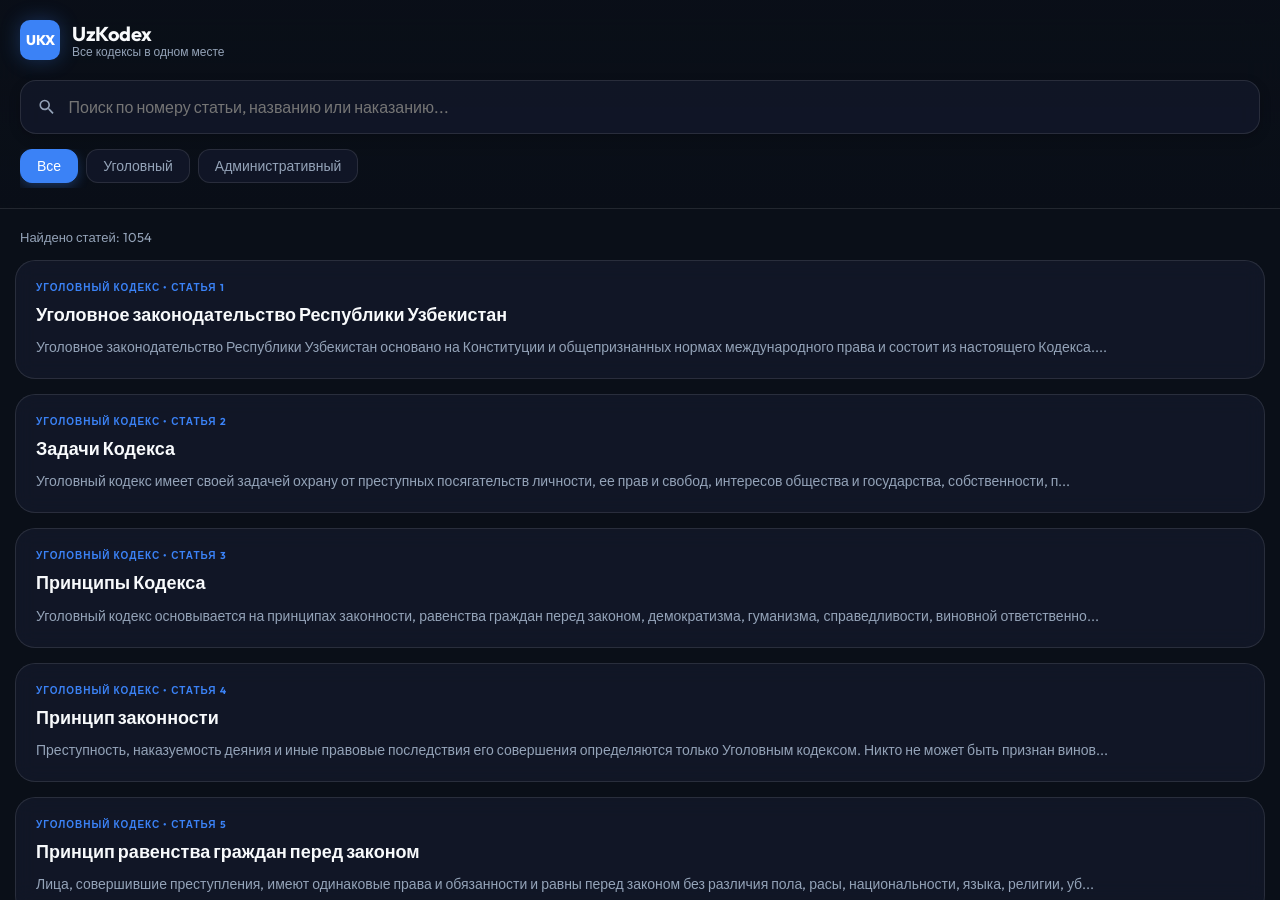
==== index.html @ be534b30 "first commit" ====
<!DOCTYPE html>
<html lang="ru">
<head>
    <meta charset="UTF-8">
    <meta name="viewport" content="width=device-width, initial-scale=1.0, maximum-scale=1.0, user-scalable=no">
    <title>UzKodex — Все кодексы в одном месте</title>
    <meta name="description" content="Быстрый и удобный поиск по уголовному и административному кодексам Узбекистана. Современное PWA приложение с оффлайн доступом.">
    <meta name="theme-color" content="#0a0f18">
    
    <!-- PWA meta tags -->
    <link rel="manifest" href="manifest.json">
    <meta name="apple-mobile-web-app-capable" content="yes">
    <meta name="apple-mobile-web-app-status-bar-style" content="black-translucent">
    <meta name="apple-mobile-web-app-title" content="UzKodex">
    <link rel="apple-touch-icon" href="icons/icon-192.png">
    
    <!-- Google Fonts -->
    <link rel="preconnect" href="https://fonts.googleapis.com">
    <link rel="preconnect" href="https://fonts.gstatic.com" crossorigin>
    <link href="https://fonts.googleapis.com/css2?family=Outfit:wght@300;400;500;600;700&display=swap" rel="stylesheet">
    
    <link rel="stylesheet" href="style.css">
</head>
<body>
    <div id="app">
        <header>
            <div class="logo-container">
                <div class="logo-icon">UKX</div>
                <div class="logo-text">
                    <h1>UzKodex</h1>
                    <span>Все кодексы в одном месте</span>
                </div>
            </div>
            <div class="search-wrapper">
                <div class="search-bar">
                    <svg class="search-icon" viewBox="0 0 24 24" width="20" height="20">
                        <path fill="currentColor" d="M15.5 14h-.79l-.28-.27A6.471 6.471 0 0 0 16 9.5 6.5 6.5 0 1 0 9.5 16c1.61 0 3.09-.59 4.23-1.57l.27.28v.79l5 4.99L20.49 19l-4.99-5zm-6 0C7.01 14 5 11.99 5 9.5S7.01 5 9.5 5 14 7.01 14 9.5 11.99 14 9.5 14z"/>
                    </svg>
                    <input type="text" id="search-input" placeholder="Поиск по номеру статьи, названию или наказанию..." autocomplete="off">
                    <button id="clear-search" class="hidden">✕</button>
                </div>
                <div class="filters">
                    <button class="filter-btn active" data-type="all">Все</button>
                    <button class="filter-btn" data-type="uk">Уголовный</button>
                    <button class="filter-btn" data-type="ak">Административный</button>
                </div>
            </div>
        </header>

        <main id="content-area">
            <div id="status-bar">
                <span id="results-count">Загрузка статей...</span>
            </div>
            <div id="virtual-list">
                <!-- Articles will be rendered here via JS -->
            </div>
            <div id="empty-state" class="hidden">
                <div class="empty-icon">🔍</div>
                <h3>Ничего не найдено</h3>
                <p>Попробуйте изменить запрос или фильтры</p>
            </div>
            <div id="loading-skeletons">
                <div class="skeleton-card"></div>
                <div class="skeleton-card"></div>
                <div class="skeleton-card"></div>
            </div>
        </main>

        <div id="toast-container"></div>
    </div>

    <!-- Article Modal -->
    <div id="modal-overlay" class="hidden">
        <div id="article-modal">
            <button id="close-modal">✕</button>
            <div id="modal-content">
                <!-- Full article content here -->
            </div>
        </div>
    </div>

    <script src="app.js"></script>
    <script>
        if ('serviceWorker' in navigator) {
            window.addEventListener('load', () => {
                navigator.serviceWorker.register('sw.js')
                    .then(reg => console.log('SW registered'))
                    .catch(err => console.log('SW registration failed', err));
            });
        }
    </script>
</body>
</html>
---- style.css ----
:root {
    --bg-color: #0a0f18;
    --card-bg: rgba(20, 27, 45, 0.7);
    --accent-blue: #3b82f6;
    --accent-blue-glow: rgba(59, 130, 246, 0.3);
    --text-primary: #f8fafc;
    --text-secondary: #94a3b8;
    --glass-border: rgba(255, 255, 255, 0.1);
    --header-height: 180px;
    --transition-smooth: all 0.3s cubic-bezier(0.4, 0, 0.2, 1);
}

* {
    margin: 0;
    padding: 0;
    box-sizing: border-box;
    -webkit-tap-highlight-color: transparent;
}

body {
    font-family: 'Outfit', sans-serif;
    background-color: var(--bg-color);
    color: var(--text-primary);
    overflow-x: hidden;
    height: 100vh;
    -webkit-font-smoothing: antialiased;
}

/* Custom Scrollbar */
::-webkit-scrollbar {
    width: 6px;
}
::-webkit-scrollbar-track {
    background: transparent;
}
::-webkit-scrollbar-thumb {
    background: var(--glass-border);
    border-radius: 10px;
}
::-webkit-scrollbar-thumb:hover {
    background: var(--text-secondary);
}

#app {
    display: flex;
    flex-direction: column;
    height: 100vh;
}

header {
    padding: 20px;
    background: linear-gradient(180deg, rgba(10, 15, 24, 0.95) 0%, rgba(10, 15, 24, 0.8) 100%);
    backdrop-filter: blur(20px);
    border-bottom: 1px solid var(--glass-border);
    position: sticky;
    top: 0;
    z-index: 100;
    flex-shrink: 0;
}

.logo-container {
    display: flex;
    align-items: center;
    gap: 12px;
    margin-bottom: 20px;
}

.logo-icon {
    background: var(--accent-blue);
    color: white;
    width: 40px;
    height: 40px;
    border-radius: 10px;
    display: flex;
    align-items: center;
    justify-content: center;
    font-weight: 800;
    font-size: 14px;
    box-shadow: 0 0 20px var(--accent-blue-glow);
}

.logo-text h1 {
    font-size: 20px;
    font-weight: 700;
    letter-spacing: -0.5px;
}

.logo-text span {
    font-size: 12px;
    color: var(--text-secondary);
    display: block;
    margin-top: -2px;
}

.search-wrapper {
    display: flex;
    flex-direction: column;
    gap: 15px;
}

.search-bar {
    background: var(--card-bg);
    border: 1px solid var(--glass-border);
    border-radius: 16px;
    display: flex;
    align-items: center;
    padding: 0 16px;
    height: 54px;
    transition: var(--transition-smooth);
    box-shadow: 0 4px 12px rgba(0,0,0,0.2);
}

.search-bar:focus-within {
    border-color: var(--accent-blue);
    box-shadow: 0 0 0 4px var(--accent-blue-glow);
}

.search-icon {
    color: var(--text-secondary);
    margin-right: 12px;
}

#search-input {
    background: transparent;
    border: none;
    color: var(--text-primary);
    font-family: inherit;
    font-size: 16px;
    width: 100%;
    outline: none;
}

#clear-search {
    background: transparent;
    border: none;
    color: var(--text-secondary);
    cursor: pointer;
    font-size: 18px;
    padding: 5px;
}

.filters {
    display: flex;
    gap: 8px;
    overflow-x: auto;
    padding-bottom: 5px;
    scrollbar-width: none;
}

.filters::-webkit-scrollbar {
    display: none;
}

.filter-btn {
    background: var(--card-bg);
    border: 1px solid var(--glass-border);
    color: var(--text-secondary);
    padding: 8px 16px;
    border-radius: 12px;
    font-size: 14px;
    font-weight: 500;
    cursor: pointer;
    white-space: nowrap;
    transition: var(--transition-smooth);
}

.filter-btn.active {
    background: var(--accent-blue);
    color: white;
    border-color: var(--accent-blue);
    box-shadow: 0 4px 12px var(--accent-blue-glow);
}

main {
    flex: 1;
    overflow-y: auto;
    padding: 15px;
    position: relative;
}

#status-bar {
    padding: 5px 5px 15px 5px;
    font-size: 13px;
    color: var(--text-secondary);
}

/* Virtual List Items */
.article-card {
    background: var(--card-bg);
    border: 1px solid var(--glass-border);
    border-radius: 20px;
    padding: 20px;
    margin-bottom: 15px;
    cursor: pointer;
    transition: var(--transition-smooth);
    position: relative;
    overflow: hidden;
    backdrop-filter: blur(10px);
}

.article-card:hover {
    transform: translateY(-2px);
    border-color: var(--accent-blue);
    background: rgba(30, 41, 59, 0.8);
}

.article-card:active {
    transform: scale(0.98);
}

.card-tag {
    font-size: 10px;
    text-transform: uppercase;
    font-weight: 700;
    letter-spacing: 1px;
    color: var(--accent-blue);
    margin-bottom: 8px;
}

.article-card h3 {
    font-size: 18px;
    margin-bottom: 10px;
    line-height: 1.4;
}

.article-card .preview-text {
    font-size: 14px;
    color: var(--text-secondary);
    line-height: 1.5;
    display: -webkit-box;
    -webkit-line-clamp: 3;
    -webkit-box-orient: vertical;
    overflow: hidden;
}

.article-card .punishment-badge {
    margin-top: 15px;
    display: inline-flex;
    align-items: center;
    background: rgba(59, 130, 246, 0.1);
    color: var(--accent-blue);
    padding: 6px 12px;
    border-radius: 8px;
    font-size: 12px;
    font-weight: 600;
}

/* Skeletons */
.skeleton-card {
    background: var(--card-bg);
    height: 160px;
    border-radius: 20px;
    margin-bottom: 15px;
    position: relative;
    overflow: hidden;
}

.skeleton-card::after {
    content: "";
    position: absolute;
    top: 0;
    right: 0;
    bottom: 0;
    left: 0;
    transform: translateX(-100%);
    background: linear-gradient(90deg, transparent, rgba(255,255,255,0.05), transparent);
    animation: shimmer 1.5s infinite;
}

@keyframes shimmer {
    100% { transform: translateX(100%); }
}

/* Modal */
#modal-overlay {
    position: fixed;
    top: 0;
    left: 0;
    right: 0;
    bottom: 0;
    background: rgba(0,0,0,0.8);
    backdrop-filter: blur(10px);
    z-index: 1000;
    display: flex;
    align-items: center;
    justify-content: center;
    padding: 20px;
}

#article-modal {
    background: #111827;
    border: 1px solid var(--glass-border);
    width: 100%;
    max-width: 600px;
    max-height: 85vh;
    border-radius: 24px;
    position: relative;
    padding: 30px;
    overflow-y: auto;
    animation: modalIn 0.4s cubic-bezier(0.16, 1, 0.3, 1);
}

@keyframes modalIn {
    from { opacity: 0; transform: scale(0.9) translateY(20px); }
    to { opacity: 1; transform: scale(1) translateY(0); }
}

#close-modal {
    position: absolute;
    top: 20px;
    right: 20px;
    background: var(--card-bg);
    border: none;
    color: var(--text-primary);
    width: 36px;
    height: 36px;
    border-radius: 50%;
    cursor: pointer;
}

#modal-content h2 {
    font-size: 24px;
    margin-bottom: 20px;
}

#modal-content p {
    font-size: 16px;
    line-height: 1.6;
    color: var(--text-secondary);
    margin-bottom: 20px;
}

#modal-content .full-punishment {
    background: rgba(59, 130, 246, 0.05);
    border-left: 4px solid var(--accent-blue);
    padding: 15px;
    border-radius: 0 12px 12px 0;
    color: var(--text-primary);
    font-weight: 500;
}

/* Toast */
#toast-container {
    position: fixed;
    bottom: 30px;
    left: 50%;
    transform: translateX(-50%);
    z-index: 2000;
}

.toast {
    background: var(--accent-blue);
    color: white;
    padding: 12px 24px;
    border-radius: 12px;
    box-shadow: 0 10px 25px rgba(0,0,0,0.5);
    font-weight: 600;
    animation: toastIn 0.3s forwards, toastOut 0.3s 2.7s forwards;
}

@keyframes toastIn {
    from { opacity: 0; transform: translateY(20px); }
    to { opacity: 1; transform: translateY(0); }
}

@keyframes toastOut {
    to { opacity: 0; transform: translateY(20px); }
}

.hidden {
    display: none !important;
}

#empty-state {
    text-align: center;
    padding: 60px 20px;
}

.empty-icon {
    font-size: 64px;
    margin-bottom: 20px;
}

/* Responsive Utilities */
@media (max-width: 640px) {
    header {
        padding: 15px;
    }
    .article-card {
        padding: 15px;
    }
    #article-modal {
        padding: 20px;
    }
}
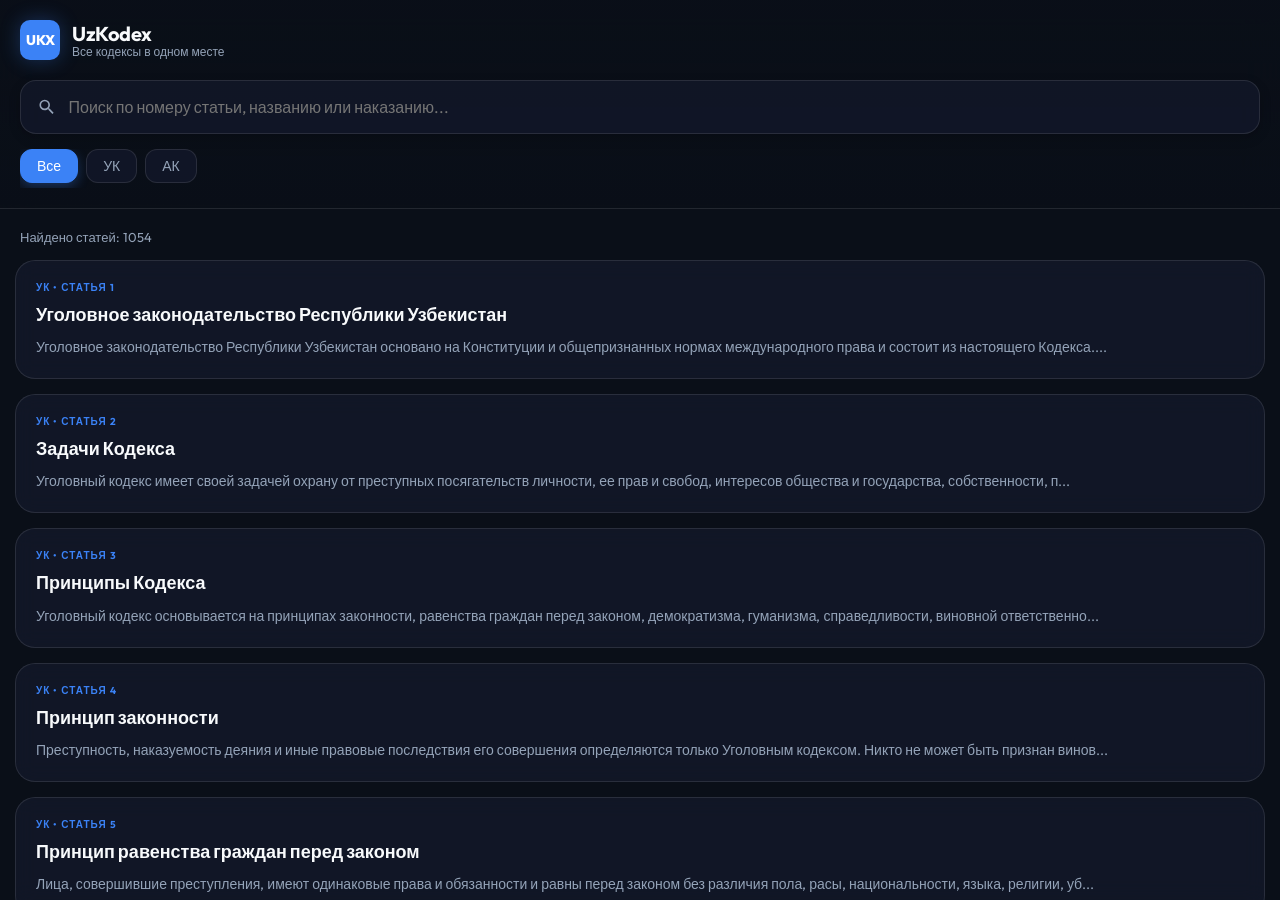
==== commit 5513ceff: "update 3 files and delete 3 files" ====
--- a/index.html
+++ b/index.html
@@ -41,8 +41,8 @@
                 </div>
                 <div class="filters">
                     <button class="filter-btn active" data-type="all">Все</button>
-                    <button class="filter-btn" data-type="uk">Уголовный</button>
-                    <button class="filter-btn" data-type="ak">Административный</button>
+                    <button class="filter-btn" data-type="uk">УК</button>
+                    <button class="filter-btn" data-type="ak">АК</button>
                 </div>
             </div>
         </header>
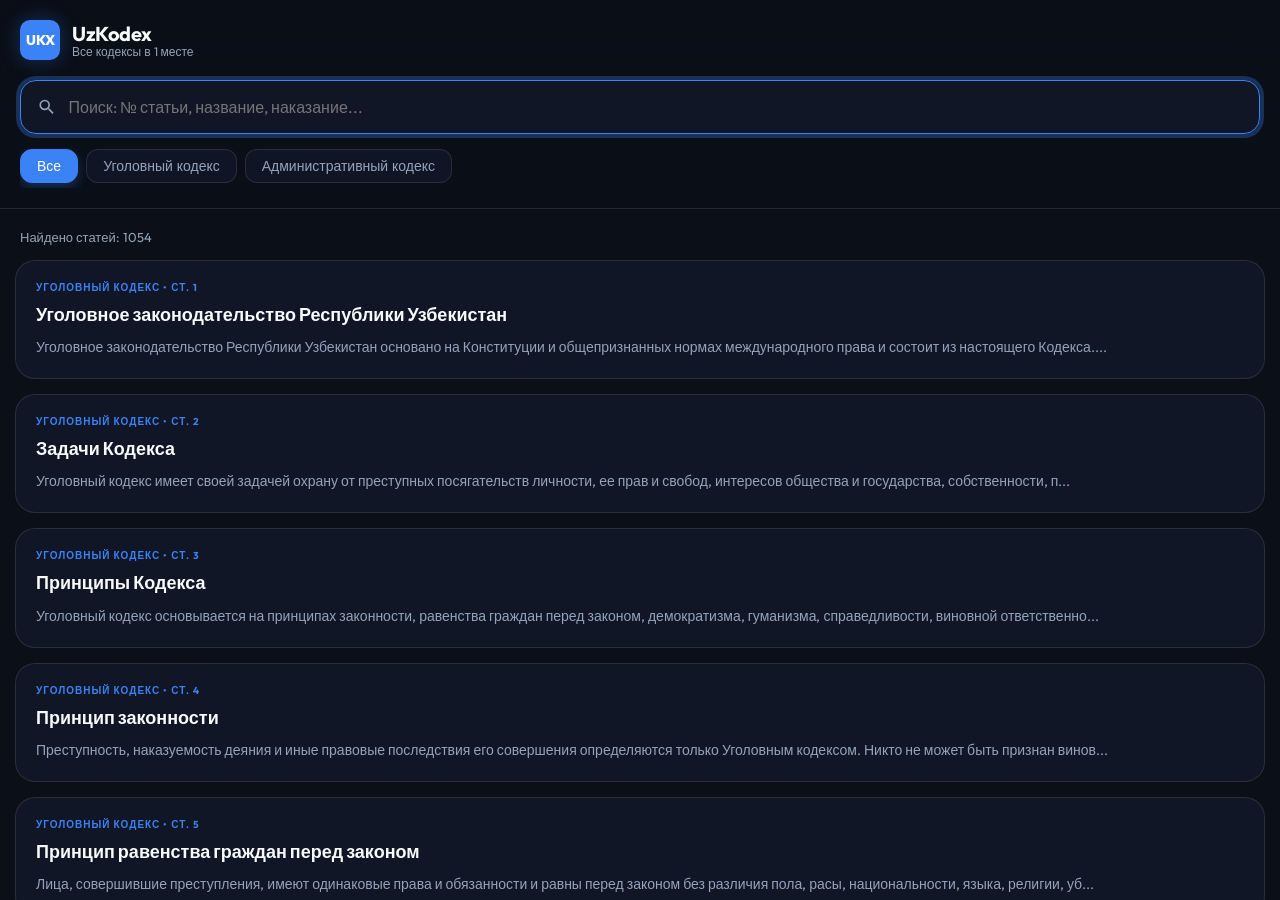
==== commit 808bb421: "refactor: truncate article preview text, update UI labels, and set initial search input focus" ====
--- a/index.html
+++ b/index.html
@@ -28,7 +28,7 @@
                 <div class="logo-icon">UKX</div>
                 <div class="logo-text">
                     <h1>UzKodex</h1>
-                    <span>Все кодексы в одном месте</span>
+                    <span>Все кодексы в 1 месте</span>
                 </div>
             </div>
             <div class="search-wrapper">
@@ -36,13 +36,13 @@
                     <svg class="search-icon" viewBox="0 0 24 24" width="20" height="20">
                         <path fill="currentColor" d="M15.5 14h-.79l-.28-.27A6.471 6.471 0 0 0 16 9.5 6.5 6.5 0 1 0 9.5 16c1.61 0 3.09-.59 4.23-1.57l.27.28v.79l5 4.99L20.49 19l-4.99-5zm-6 0C7.01 14 5 11.99 5 9.5S7.01 5 9.5 5 14 7.01 14 9.5 11.99 14 9.5 14z"/>
                     </svg>
-                    <input type="text" id="search-input" placeholder="Поиск по номеру статьи, названию или наказанию..." autocomplete="off">
+                    <input type="text" id="search-input" placeholder="Поиск: № статьи, название, наказание..." autocomplete="off">
                     <button id="clear-search" class="hidden">✕</button>
                 </div>
                 <div class="filters">
                     <button class="filter-btn active" data-type="all">Все</button>
-                    <button class="filter-btn" data-type="uk">УК</button>
-                    <button class="filter-btn" data-type="ak">АК</button>
+                    <button class="filter-btn" data-type="uk">Уголовный кодекс</button>
+                    <button class="filter-btn" data-type="ak">Административный кодекс</button>
                 </div>
             </div>
         </header>
--- a/style.css
+++ b/style.css
@@ -221,6 +221,10 @@
     font-size: 18px;
     margin-bottom: 10px;
     line-height: 1.4;
+    display: -webkit-box;
+    -webkit-line-clamp: 2;
+    -webkit-box-orient: vertical;
+    overflow: hidden;
 }
 
 .article-card .preview-text {
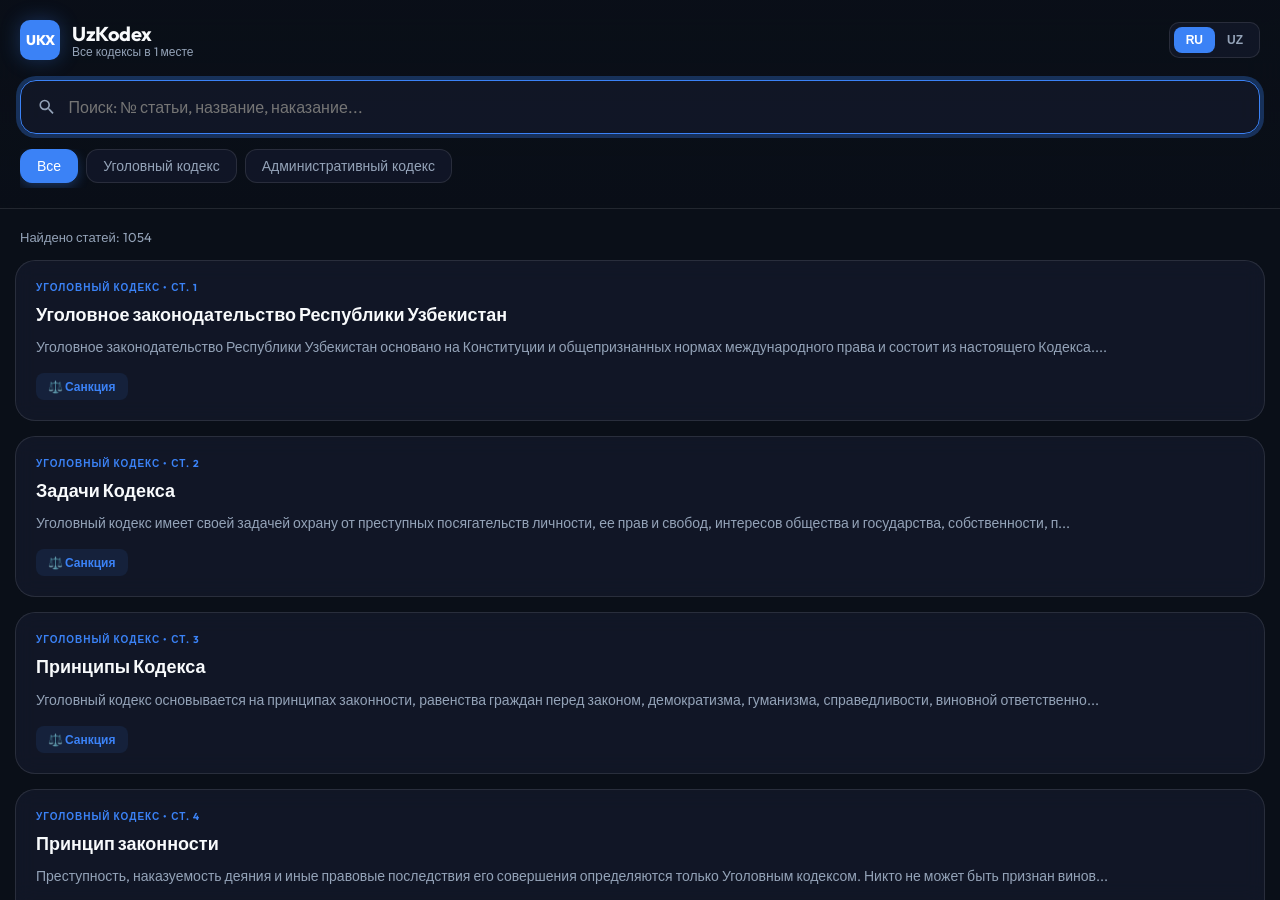
==== commit 91999706: "feat: implement multi-language support (RU/UZ) with dynamic database loading and UI translation" ====
--- a/index.html
+++ b/index.html
@@ -9,6 +9,7 @@
     
     <!-- PWA meta tags -->
     <link rel="manifest" href="manifest.json">
+    <meta name="mobile-web-app-capable" content="yes">
     <meta name="apple-mobile-web-app-capable" content="yes">
     <meta name="apple-mobile-web-app-status-bar-style" content="black-translucent">
     <meta name="apple-mobile-web-app-title" content="UzKodex">
@@ -28,7 +29,11 @@
                 <div class="logo-icon">UKX</div>
                 <div class="logo-text">
                     <h1>UzKodex</h1>
-                    <span>Все кодексы в 1 месте</span>
+                    <span id="logo-subtitle">Все кодексы в 1 месте</span>
+                </div>
+                <div class="lang-switch">
+                    <button class="lang-btn active" data-lang="ru">RU</button>
+                    <button class="lang-btn" data-lang="uz">UZ</button>
                 </div>
             </div>
             <div class="search-wrapper">
--- a/style.css
+++ b/style.css
@@ -90,6 +90,32 @@
     color: var(--text-secondary);
     display: block;
     margin-top: -2px;
+}
+
+.lang-switch {
+    margin-left: auto;
+    display: flex;
+    background: var(--card-bg);
+    padding: 4px;
+    border-radius: 10px;
+    border: 1px solid var(--glass-border);
+}
+
+.lang-btn {
+    background: transparent;
+    border: none;
+    color: var(--text-secondary);
+    padding: 6px 12px;
+    border-radius: 8px;
+    font-size: 12px;
+    font-weight: 700;
+    cursor: pointer;
+    transition: var(--transition-smooth);
+}
+
+.lang-btn.active {
+    background: var(--accent-blue);
+    color: white;
 }
 
 .search-wrapper {
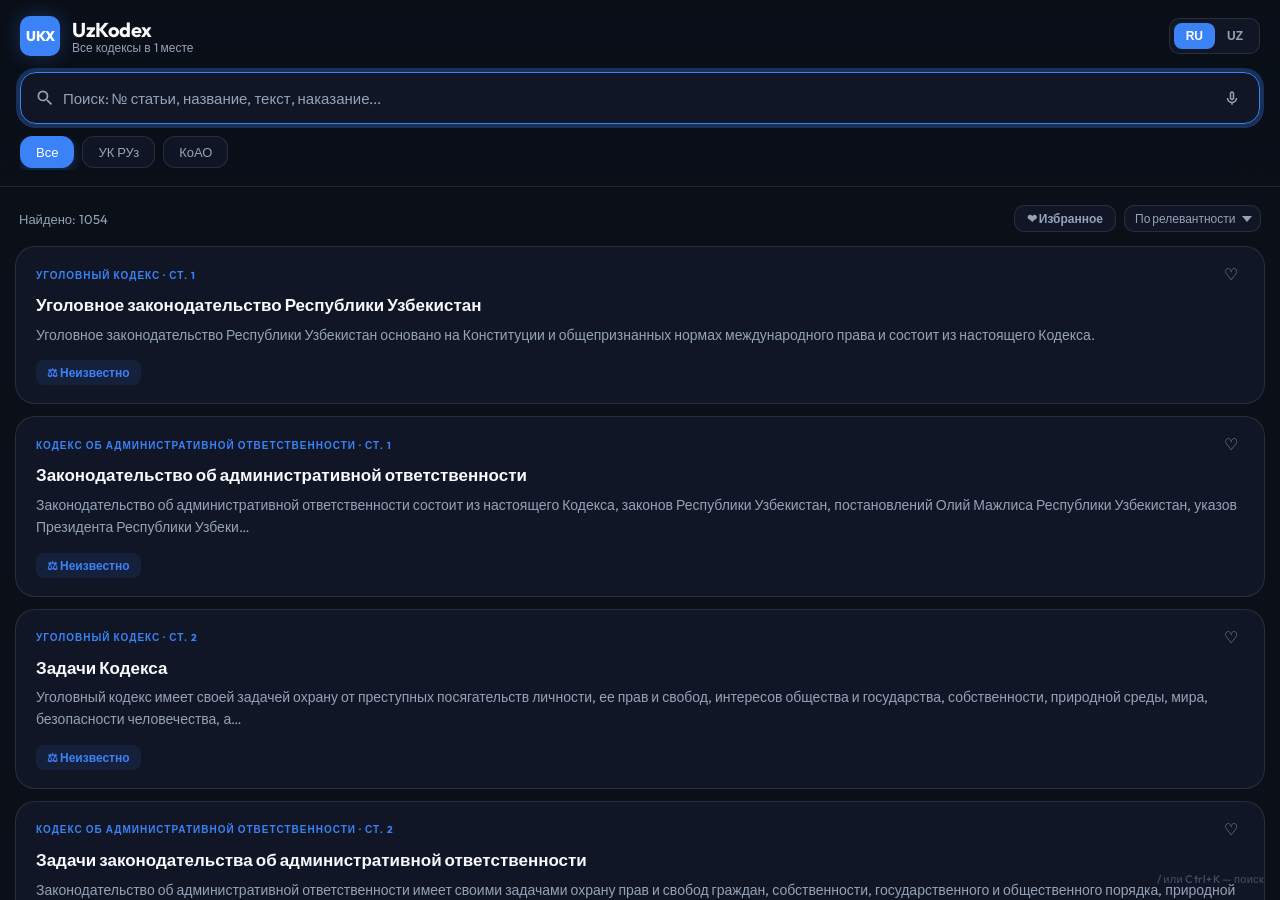
==== commit 2c895460: "update app.js, index.html and style.css" ====
--- a/index.html
+++ b/index.html
@@ -4,22 +4,20 @@
     <meta charset="UTF-8">
     <meta name="viewport" content="width=device-width, initial-scale=1.0, maximum-scale=1.0, user-scalable=no">
     <title>UzKodex — Все кодексы в одном месте</title>
-    <meta name="description" content="Быстрый и удобный поиск по уголовному и административному кодексам Узбекистана. Современное PWA приложение с оффлайн доступом.">
+    <meta name="description" content="Быстрый и умный поиск по уголовному и административному кодексам Узбекистана. PWA с оффлайн-доступом.">
     <meta name="theme-color" content="#0a0f18">
-    
-    <!-- PWA meta tags -->
+
     <link rel="manifest" href="manifest.json">
     <meta name="mobile-web-app-capable" content="yes">
     <meta name="apple-mobile-web-app-capable" content="yes">
     <meta name="apple-mobile-web-app-status-bar-style" content="black-translucent">
     <meta name="apple-mobile-web-app-title" content="UzKodex">
     <link rel="apple-touch-icon" href="icons/icon-192.png">
-    
-    <!-- Google Fonts -->
+
     <link rel="preconnect" href="https://fonts.googleapis.com">
     <link rel="preconnect" href="https://fonts.gstatic.com" crossorigin>
     <link href="https://fonts.googleapis.com/css2?family=Outfit:wght@300;400;500;600;700&display=swap" rel="stylesheet">
-    
+
     <link rel="stylesheet" href="style.css">
 </head>
 <body>
@@ -36,51 +34,71 @@
                     <button class="lang-btn" data-lang="uz">UZ</button>
                 </div>
             </div>
+
             <div class="search-wrapper">
                 <div class="search-bar">
                     <svg class="search-icon" viewBox="0 0 24 24" width="20" height="20">
                         <path fill="currentColor" d="M15.5 14h-.79l-.28-.27A6.471 6.471 0 0 0 16 9.5 6.5 6.5 0 1 0 9.5 16c1.61 0 3.09-.59 4.23-1.57l.27.28v.79l5 4.99L20.49 19l-4.99-5zm-6 0C7.01 14 5 11.99 5 9.5S7.01 5 9.5 5 14 7.01 14 9.5 11.99 14 9.5 14z"/>
                     </svg>
-                    <input type="text" id="search-input" placeholder="Поиск: № статьи, название, наказание..." autocomplete="off">
-                    <button id="clear-search" class="hidden">✕</button>
+                    <input type="text" id="search-input" placeholder="Поиск: № статьи, название, текст, наказание..." autocomplete="off" spellcheck="false">
+                    <button id="voice-btn" class="hidden" title="Голосовой поиск" aria-label="Голосовой поиск">
+                        <svg viewBox="0 0 24 24" width="18" height="18">
+                            <path fill="currentColor" d="M12 15c1.66 0 3-1.34 3-3V6c0-1.66-1.34-3-3-3S9 4.34 9 6v6c0 1.66 1.34 3 3 3zm-1-9c0-.55.45-1 1-1s1 .45 1 1v6c0 .55-.45 1-1 1s-1-.45-1-1V6zm6 6c0 2.76-2.24 5-5 5s-5-2.24-5-5H5c0 3.53 2.61 6.43 6 6.92V21h2v-2.08c3.39-.49 6-3.39 6-6.92h-2z"/>
+                        </svg>
+                    </button>
+                    <button id="clear-search" class="hidden" aria-label="Очистить">✕</button>
                 </div>
+
                 <div class="filters">
                     <button class="filter-btn active" data-type="all">Все</button>
-                    <button class="filter-btn" data-type="uk">Уголовный кодекс</button>
-                    <button class="filter-btn" data-type="ak">Административный кодекс</button>
+                    <button class="filter-btn" data-type="uk">УК РУз</button>
+                    <button class="filter-btn" data-type="ak">КоАО</button>
                 </div>
             </div>
         </header>
 
         <main id="content-area">
             <div id="status-bar">
-                <span id="results-count">Загрузка статей...</span>
+                <div class="status-left">
+                    <span id="results-count">Загрузка статей...</span>
+                    <span id="search-stats"></span>
+                </div>
+                <div class="status-right">
+                    <button id="bm-toggle" class="bm-toggle-btn">❤ Избранное</button>
+                    <select id="sort-select" aria-label="Сортировка">
+                        <option value="relevance">По релевантности</option>
+                        <option value="number">По номеру статьи</option>
+                    </select>
+                </div>
             </div>
-            <div id="virtual-list">
-                <!-- Articles will be rendered here via JS -->
-            </div>
+
+            <div id="fuzzy-hint" class="hidden"></div>
+
+            <div id="virtual-list"></div>
+
             <div id="empty-state" class="hidden">
                 <div class="empty-icon">🔍</div>
                 <h3>Ничего не найдено</h3>
                 <p>Попробуйте изменить запрос или фильтры</p>
             </div>
+
             <div id="loading-skeletons">
+                <div class="skeleton-card"></div>
                 <div class="skeleton-card"></div>
                 <div class="skeleton-card"></div>
                 <div class="skeleton-card"></div>
             </div>
         </main>
 
+        <div class="keyboard-hint" id="shortcut-hint">/ или Ctrl+K — поиск</div>
         <div id="toast-container"></div>
     </div>
 
     <!-- Article Modal -->
     <div id="modal-overlay" class="hidden">
         <div id="article-modal">
-            <button id="close-modal">✕</button>
-            <div id="modal-content">
-                <!-- Full article content here -->
-            </div>
+            <button id="close-modal" aria-label="Закрыть">✕</button>
+            <div id="modal-content"></div>
         </div>
     </div>
 
@@ -89,8 +107,8 @@
         if ('serviceWorker' in navigator) {
             window.addEventListener('load', () => {
                 navigator.serviceWorker.register('sw.js')
-                    .then(reg => console.log('SW registered'))
-                    .catch(err => console.log('SW registration failed', err));
+                    .then(() => {})
+                    .catch(() => {});
             });
         }
     </script>
--- a/style.css
+++ b/style.css
@@ -3,11 +3,13 @@
     --card-bg: rgba(20, 27, 45, 0.7);
     --accent-blue: #3b82f6;
     --accent-blue-glow: rgba(59, 130, 246, 0.3);
+    --accent-red: #ef4444;
     --text-primary: #f8fafc;
     --text-secondary: #94a3b8;
     --glass-border: rgba(255, 255, 255, 0.1);
-    --header-height: 180px;
     --transition-smooth: all 0.3s cubic-bezier(0.4, 0, 0.2, 1);
+    --mark-bg: rgba(251, 191, 36, 0.3);
+    --mark-color: #fbbf24;
 }
 
 * {
@@ -26,20 +28,10 @@
     -webkit-font-smoothing: antialiased;
 }
 
-/* Custom Scrollbar */
-::-webkit-scrollbar {
-    width: 6px;
-}
-::-webkit-scrollbar-track {
-    background: transparent;
-}
-::-webkit-scrollbar-thumb {
-    background: var(--glass-border);
-    border-radius: 10px;
-}
-::-webkit-scrollbar-thumb:hover {
-    background: var(--text-secondary);
-}
+::-webkit-scrollbar { width: 6px; }
+::-webkit-scrollbar-track { background: transparent; }
+::-webkit-scrollbar-thumb { background: var(--glass-border); border-radius: 10px; }
+::-webkit-scrollbar-thumb:hover { background: var(--text-secondary); }
 
 #app {
     display: flex;
@@ -47,9 +39,10 @@
     height: 100vh;
 }
 
+/* ─── Header ─────────────────────────────────────────────────────────────── */
 header {
-    padding: 20px;
-    background: linear-gradient(180deg, rgba(10, 15, 24, 0.95) 0%, rgba(10, 15, 24, 0.8) 100%);
+    padding: 16px 20px;
+    background: linear-gradient(180deg, rgba(10,15,24,0.97) 0%, rgba(10,15,24,0.85) 100%);
     backdrop-filter: blur(20px);
     border-bottom: 1px solid var(--glass-border);
     position: sticky;
@@ -62,7 +55,7 @@
     display: flex;
     align-items: center;
     gap: 12px;
-    margin-bottom: 20px;
+    margin-bottom: 16px;
 }
 
 .logo-icon {
@@ -77,20 +70,11 @@
     font-weight: 800;
     font-size: 14px;
     box-shadow: 0 0 20px var(--accent-blue-glow);
-}
-
-.logo-text h1 {
-    font-size: 20px;
-    font-weight: 700;
-    letter-spacing: -0.5px;
-}
-
-.logo-text span {
-    font-size: 12px;
-    color: var(--text-secondary);
-    display: block;
-    margin-top: -2px;
-}
+    flex-shrink: 0;
+}
+
+.logo-text h1 { font-size: 20px; font-weight: 700; letter-spacing: -0.5px; }
+.logo-text span { font-size: 12px; color: var(--text-secondary); display: block; margin-top: -2px; }
 
 .lang-switch {
     margin-left: auto;
@@ -112,16 +96,14 @@
     cursor: pointer;
     transition: var(--transition-smooth);
 }
-
-.lang-btn.active {
-    background: var(--accent-blue);
-    color: white;
-}
-
+.lang-btn.active { background: var(--accent-blue); color: white; }
+
+/* ─── Search ─────────────────────────────────────────────────────────────── */
 .search-wrapper {
     display: flex;
     flex-direction: column;
-    gap: 15px;
+    gap: 12px;
+    position: relative;
 }
 
 .search-bar {
@@ -130,66 +112,79 @@
     border-radius: 16px;
     display: flex;
     align-items: center;
-    padding: 0 16px;
-    height: 54px;
+    padding: 0 14px;
+    height: 52px;
     transition: var(--transition-smooth);
     box-shadow: 0 4px 12px rgba(0,0,0,0.2);
-}
-
+    gap: 8px;
+}
 .search-bar:focus-within {
     border-color: var(--accent-blue);
     box-shadow: 0 0 0 4px var(--accent-blue-glow);
 }
 
-.search-icon {
-    color: var(--text-secondary);
-    margin-right: 12px;
-}
+.search-icon { color: var(--text-secondary); flex-shrink: 0; }
 
 #search-input {
     background: transparent;
     border: none;
     color: var(--text-primary);
     font-family: inherit;
-    font-size: 16px;
+    font-size: 15px;
     width: 100%;
     outline: none;
-}
-
-#clear-search {
+    min-width: 0;
+}
+#search-input::placeholder { color: var(--text-secondary); }
+
+#clear-search, #voice-btn {
     background: transparent;
     border: none;
     color: var(--text-secondary);
     cursor: pointer;
-    font-size: 18px;
-    padding: 5px;
-}
-
+    padding: 4px;
+    border-radius: 6px;
+    display: flex;
+    align-items: center;
+    justify-content: center;
+    transition: var(--transition-smooth);
+    flex-shrink: 0;
+}
+#clear-search { font-size: 16px; }
+#clear-search:hover, #voice-btn:hover { color: var(--text-primary); background: rgba(255,255,255,0.08); }
+
+#voice-btn.listening {
+    color: var(--accent-red);
+    animation: pulse 1s ease-in-out infinite;
+}
+@keyframes pulse {
+    0%, 100% { opacity: 1; transform: scale(1); }
+    50% { opacity: 0.6; transform: scale(1.15); }
+}
+
+/* ─── Filters ─────────────────────────────────────────────────────────────── */
 .filters {
     display: flex;
     gap: 8px;
     overflow-x: auto;
-    padding-bottom: 5px;
+    padding-bottom: 2px;
     scrollbar-width: none;
 }
-
-.filters::-webkit-scrollbar {
-    display: none;
-}
+.filters::-webkit-scrollbar { display: none; }
 
 .filter-btn {
     background: var(--card-bg);
     border: 1px solid var(--glass-border);
     color: var(--text-secondary);
-    padding: 8px 16px;
+    padding: 7px 15px;
     border-radius: 12px;
-    font-size: 14px;
+    font-size: 13px;
     font-weight: 500;
     cursor: pointer;
     white-space: nowrap;
     transition: var(--transition-smooth);
-}
-
+    font-family: inherit;
+}
 .filter-btn.active {
     background: var(--accent-blue);
     color: white;
@@ -197,41 +192,127 @@
     box-shadow: 0 4px 12px var(--accent-blue-glow);
 }
 
+/* ─── Main Content ────────────────────────────────────────────────────────── */
 main {
     flex: 1;
     overflow-y: auto;
-    padding: 15px;
+    padding: 14px 15px;
     position: relative;
 }
 
+/* ─── Status Bar ──────────────────────────────────────────────────────────── */
 #status-bar {
-    padding: 5px 5px 15px 5px;
+    display: flex;
+    align-items: center;
+    justify-content: space-between;
+    padding: 4px 4px 14px;
+    gap: 10px;
+    flex-wrap: wrap;
+}
+
+.status-left {
+    display: flex;
+    align-items: center;
+    gap: 8px;
     font-size: 13px;
     color: var(--text-secondary);
 }
 
-/* Virtual List Items */
+#search-stats {
+    font-size: 11px;
+    color: var(--accent-blue);
+    font-weight: 600;
+    opacity: 0.8;
+}
+
+.status-right {
+    display: flex;
+    align-items: center;
+    gap: 8px;
+    flex-shrink: 0;
+}
+
+.bm-toggle-btn {
+    background: var(--card-bg);
+    border: 1px solid var(--glass-border);
+    color: var(--text-secondary);
+    padding: 5px 12px;
+    border-radius: 10px;
+    font-size: 12px;
+    font-weight: 600;
+    cursor: pointer;
+    white-space: nowrap;
+    transition: var(--transition-smooth);
+    font-family: inherit;
+}
+.bm-toggle-btn.active {
+    background: rgba(239, 68, 68, 0.15);
+    border-color: var(--accent-red);
+    color: var(--accent-red);
+}
+
+#sort-select {
+    background: var(--card-bg);
+    border: 1px solid var(--glass-border);
+    color: var(--text-secondary);
+    padding: 5px 10px;
+    border-radius: 10px;
+    font-size: 12px;
+    font-weight: 500;
+    cursor: pointer;
+    outline: none;
+    font-family: inherit;
+    appearance: none;
+    -webkit-appearance: none;
+    background-image: url("data:image/svg+xml,%3Csvg xmlns='http://www.w3.org/2000/svg' width='10' height='6' viewBox='0 0 10 6'%3E%3Cpath fill='%2394a3b8' d='M0 0l5 6 5-6z'/%3E%3C/svg%3E");
+    background-repeat: no-repeat;
+    background-position: right 8px center;
+    padding-right: 24px;
+}
+#sort-select option { background: #111827; }
+
+/* ─── Fuzzy Hint ──────────────────────────────────────────────────────────── */
+#fuzzy-hint {
+    font-size: 12px;
+    color: var(--mark-color);
+    background: rgba(251, 191, 36, 0.08);
+    border: 1px solid rgba(251, 191, 36, 0.2);
+    border-radius: 10px;
+    padding: 6px 14px;
+    margin-bottom: 12px;
+    display: flex;
+    align-items: center;
+    gap: 6px;
+}
+#fuzzy-hint::before { content: "~"; font-weight: 700; }
+
+/* ─── Article Cards ───────────────────────────────────────────────────────── */
 .article-card {
     background: var(--card-bg);
     border: 1px solid var(--glass-border);
     border-radius: 20px;
-    padding: 20px;
-    margin-bottom: 15px;
+    padding: 18px 20px;
+    margin-bottom: 12px;
     cursor: pointer;
     transition: var(--transition-smooth);
     position: relative;
     overflow: hidden;
     backdrop-filter: blur(10px);
 }
-
 .article-card:hover {
     transform: translateY(-2px);
-    border-color: var(--accent-blue);
+    border-color: rgba(59, 130, 246, 0.5);
     background: rgba(30, 41, 59, 0.8);
-}
-
-.article-card:active {
-    transform: scale(0.98);
+    box-shadow: 0 8px 24px rgba(0,0,0,0.3);
+}
+.article-card:active { transform: scale(0.985); }
+
+.card-header {
+    display: flex;
+    align-items: center;
+    justify-content: space-between;
+    margin-bottom: 8px;
+    gap: 8px;
 }
 
 .card-tag {
@@ -240,12 +321,26 @@
     font-weight: 700;
     letter-spacing: 1px;
     color: var(--accent-blue);
+}
+
+.bm-btn {
+    background: transparent;
+    border: none;
+    font-size: 16px;
+    cursor: pointer;
+    color: var(--text-secondary);
+    padding: 2px 6px;
+    border-radius: 8px;
+    transition: var(--transition-smooth);
+    line-height: 1;
+    flex-shrink: 0;
+}
+.bm-btn:hover { color: var(--accent-red); background: rgba(239,68,68,0.1); }
+.bm-btn.active { color: var(--accent-red); }
+
+.article-card h3 {
+    font-size: 17px;
     margin-bottom: 8px;
-}
-
-.article-card h3 {
-    font-size: 18px;
-    margin-bottom: 10px;
     line-height: 1.4;
     display: -webkit-box;
     -webkit-line-clamp: 2;
@@ -256,7 +351,7 @@
 .article-card .preview-text {
     font-size: 14px;
     color: var(--text-secondary);
-    line-height: 1.5;
+    line-height: 1.55;
     display: -webkit-box;
     -webkit-line-clamp: 3;
     -webkit-box-orient: vertical;
@@ -264,162 +359,233 @@
 }
 
 .article-card .punishment-badge {
-    margin-top: 15px;
+    margin-top: 14px;
     display: inline-flex;
     align-items: center;
     background: rgba(59, 130, 246, 0.1);
     color: var(--accent-blue);
-    padding: 6px 12px;
+    padding: 5px 11px;
     border-radius: 8px;
     font-size: 12px;
     font-weight: 600;
 }
 
-/* Skeletons */
+/* ─── Highlight ───────────────────────────────────────────────────────────── */
+mark {
+    background: var(--mark-bg);
+    color: var(--mark-color);
+    border-radius: 3px;
+    padding: 0 2px;
+    font-style: normal;
+    font-weight: inherit;
+}
+
+/* ─── Skeleton ────────────────────────────────────────────────────────────── */
 .skeleton-card {
     background: var(--card-bg);
-    height: 160px;
+    height: 155px;
     border-radius: 20px;
-    margin-bottom: 15px;
+    margin-bottom: 12px;
     position: relative;
     overflow: hidden;
 }
-
 .skeleton-card::after {
     content: "";
     position: absolute;
-    top: 0;
-    right: 0;
-    bottom: 0;
-    left: 0;
+    inset: 0;
     transform: translateX(-100%);
-    background: linear-gradient(90deg, transparent, rgba(255,255,255,0.05), transparent);
+    background: linear-gradient(90deg, transparent, rgba(255,255,255,0.04), transparent);
     animation: shimmer 1.5s infinite;
 }
-
-@keyframes shimmer {
-    100% { transform: translateX(100%); }
-}
-
-/* Modal */
+@keyframes shimmer { 100% { transform: translateX(100%); } }
+
+/* ─── Modal ───────────────────────────────────────────────────────────────── */
 #modal-overlay {
     position: fixed;
-    top: 0;
-    left: 0;
-    right: 0;
-    bottom: 0;
-    background: rgba(0,0,0,0.8);
-    backdrop-filter: blur(10px);
+    inset: 0;
+    background: rgba(0,0,0,0.85);
+    backdrop-filter: blur(12px);
     z-index: 1000;
     display: flex;
-    align-items: center;
+    align-items: flex-end;
     justify-content: center;
-    padding: 20px;
+    padding: 0;
+}
+
+@media (min-width: 600px) {
+    #modal-overlay { align-items: center; padding: 20px; }
 }
 
 #article-modal {
-    background: #111827;
+    background: #0f172a;
     border: 1px solid var(--glass-border);
     width: 100%;
-    max-width: 600px;
-    max-height: 85vh;
-    border-radius: 24px;
+    max-width: 640px;
+    max-height: 90vh;
+    border-radius: 24px 24px 0 0;
     position: relative;
-    padding: 30px;
+    padding: 28px 24px 32px;
     overflow-y: auto;
-    animation: modalIn 0.4s cubic-bezier(0.16, 1, 0.3, 1);
-}
-
+    animation: slideUp 0.35s cubic-bezier(0.16, 1, 0.3, 1);
+}
+@media (min-width: 600px) {
+    #article-modal {
+        border-radius: 24px;
+        animation: modalIn 0.35s cubic-bezier(0.16, 1, 0.3, 1);
+    }
+}
+@keyframes slideUp {
+    from { opacity: 0; transform: translateY(60px); }
+    to { opacity: 1; transform: translateY(0); }
+}
 @keyframes modalIn {
-    from { opacity: 0; transform: scale(0.9) translateY(20px); }
+    from { opacity: 0; transform: scale(0.92) translateY(16px); }
     to { opacity: 1; transform: scale(1) translateY(0); }
 }
 
 #close-modal {
     position: absolute;
-    top: 20px;
-    right: 20px;
-    background: var(--card-bg);
+    top: 18px;
+    right: 18px;
+    background: rgba(255,255,255,0.08);
     border: none;
-    color: var(--text-primary);
-    width: 36px;
-    height: 36px;
+    color: var(--text-secondary);
+    width: 34px;
+    height: 34px;
     border-radius: 50%;
     cursor: pointer;
+    font-size: 14px;
+    transition: var(--transition-smooth);
+    display: flex;
+    align-items: center;
+    justify-content: center;
+}
+#close-modal:hover { background: rgba(255,255,255,0.15); color: white; }
+
+.modal-type-tag {
+    font-size: 10px;
+    text-transform: uppercase;
+    font-weight: 700;
+    letter-spacing: 1px;
+    color: var(--accent-blue);
+    margin-bottom: 12px;
 }
 
 #modal-content h2 {
-    font-size: 24px;
+    font-size: 22px;
+    line-height: 1.35;
+    margin-bottom: 18px;
+    padding-right: 40px;
+}
+
+.modal-body {
+    font-size: 15px;
+    line-height: 1.65;
+    color: var(--text-secondary);
     margin-bottom: 20px;
 }
 
-#modal-content p {
-    font-size: 16px;
-    line-height: 1.6;
-    color: var(--text-secondary);
-    margin-bottom: 20px;
-}
-
-#modal-content .full-punishment {
-    background: rgba(59, 130, 246, 0.05);
-    border-left: 4px solid var(--accent-blue);
-    padding: 15px;
+.full-punishment {
+    background: rgba(59, 130, 246, 0.06);
+    border-left: 3px solid var(--accent-blue);
+    padding: 14px 16px;
     border-radius: 0 12px 12px 0;
     color: var(--text-primary);
-    font-weight: 500;
-}
-
-/* Toast */
+    font-size: 14px;
+    line-height: 1.6;
+    margin-bottom: 20px;
+}
+.full-punishment strong { font-weight: 600; display: block; margin-bottom: 6px; color: var(--accent-blue); }
+
+/* ─── Modal Actions ───────────────────────────────────────────────────────── */
+.modal-actions {
+    display: flex;
+    gap: 8px;
+    flex-wrap: wrap;
+    padding-top: 4px;
+}
+
+.modal-act-btn {
+    background: rgba(255,255,255,0.06);
+    border: 1px solid var(--glass-border);
+    color: var(--text-secondary);
+    padding: 8px 16px;
+    border-radius: 12px;
+    font-size: 13px;
+    font-weight: 600;
+    cursor: pointer;
+    transition: var(--transition-smooth);
+    font-family: inherit;
+}
+.modal-act-btn:hover { background: rgba(255,255,255,0.12); color: white; }
+.modal-act-btn.bm-active {
+    background: rgba(239, 68, 68, 0.12);
+    border-color: rgba(239, 68, 68, 0.4);
+    color: var(--accent-red);
+}
+
+/* ─── Empty State ─────────────────────────────────────────────────────────── */
+#empty-state {
+    text-align: center;
+    padding: 60px 20px;
+}
+.empty-icon { font-size: 64px; margin-bottom: 20px; display: block; }
+#empty-state h3 { font-size: 20px; margin-bottom: 8px; }
+#empty-state p { font-size: 14px; color: var(--text-secondary); }
+
+/* ─── Toast ───────────────────────────────────────────────────────────────── */
 #toast-container {
     position: fixed;
-    bottom: 30px;
+    bottom: 28px;
     left: 50%;
     transform: translateX(-50%);
     z-index: 2000;
-}
-
+    display: flex;
+    flex-direction: column;
+    gap: 8px;
+    align-items: center;
+    pointer-events: none;
+}
 .toast {
-    background: var(--accent-blue);
+    background: rgba(30, 41, 59, 0.95);
+    border: 1px solid var(--glass-border);
     color: white;
-    padding: 12px 24px;
+    padding: 10px 22px;
     border-radius: 12px;
-    box-shadow: 0 10px 25px rgba(0,0,0,0.5);
-    font-weight: 600;
-    animation: toastIn 0.3s forwards, toastOut 0.3s 2.7s forwards;
-}
-
-@keyframes toastIn {
-    from { opacity: 0; transform: translateY(20px); }
-    to { opacity: 1; transform: translateY(0); }
-}
-
-@keyframes toastOut {
-    to { opacity: 0; transform: translateY(20px); }
-}
-
-.hidden {
-    display: none !important;
-}
-
-#empty-state {
-    text-align: center;
-    padding: 60px 20px;
-}
-
-.empty-icon {
-    font-size: 64px;
-    margin-bottom: 20px;
-}
-
-/* Responsive Utilities */
-@media (max-width: 640px) {
-    header {
-        padding: 15px;
-    }
-    .article-card {
-        padding: 15px;
-    }
-    #article-modal {
-        padding: 20px;
-    }
-}
+    box-shadow: 0 10px 28px rgba(0,0,0,0.5);
+    font-weight: 500;
+    font-size: 14px;
+    animation: toastIn 0.25s forwards, toastOut 0.3s 2.7s forwards;
+    backdrop-filter: blur(10px);
+    white-space: nowrap;
+}
+.toast.error { border-color: rgba(239,68,68,0.4); }
+@keyframes toastIn { from { opacity:0; transform:translateY(12px); } to { opacity:1; transform:translateY(0); } }
+@keyframes toastOut { to { opacity:0; transform:translateY(12px); } }
+
+/* ─── Keyboard Hint ───────────────────────────────────────────────────────── */
+.keyboard-hint {
+    position: fixed;
+    bottom: 14px;
+    right: 16px;
+    font-size: 11px;
+    color: rgba(148, 163, 184, 0.4);
+    pointer-events: none;
+    font-weight: 500;
+    letter-spacing: 0.3px;
+}
+@media (max-width: 480px) { .keyboard-hint { display: none; } }
+
+/* ─── Utilities ───────────────────────────────────────────────────────────── */
+.hidden { display: none !important; }
+
+/* ─── Responsive ──────────────────────────────────────────────────────────── */
+@media (max-width: 480px) {
+    header { padding: 12px 14px; }
+    main { padding: 10px 12px; }
+    .article-card { padding: 15px 16px; }
+    #article-modal { padding: 22px 18px 28px; }
+    #status-bar { gap: 6px; }
+    .status-right { gap: 6px; }
+    #sort-select { display: none; }
+}
